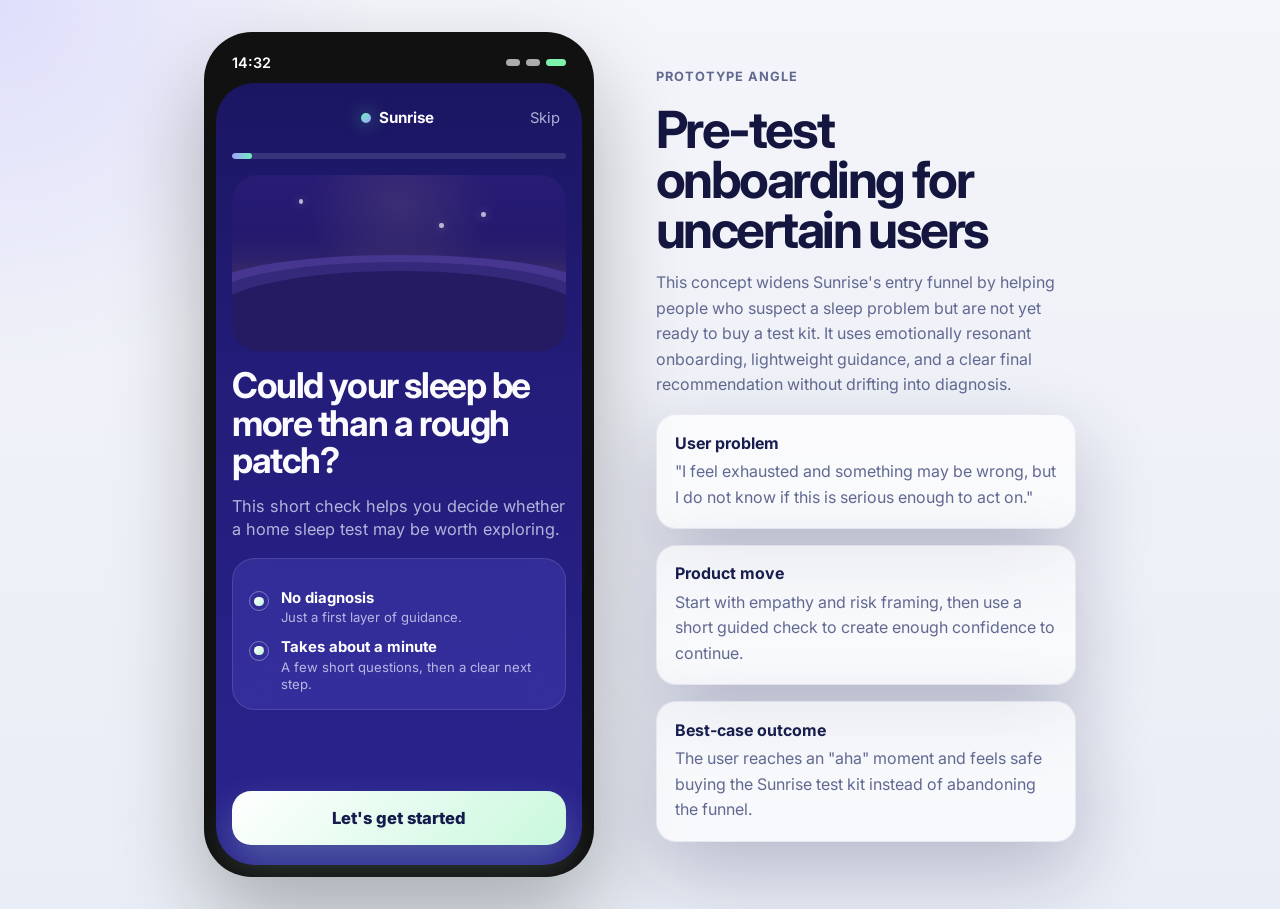
==== index.html @ 79a8d2f9 "Initial Sunrise prototype" ====
<!doctype html>
<html lang="en">
  <head>
    <meta charset="UTF-8" />
    <meta name="viewport" content="width=device-width, initial-scale=1.0" />
    <title>Sunrise Sleep Check</title>
    <link rel="stylesheet" href="./styles.css" />
  </head>
  <body>
    <main class="app-shell">
      <section class="phone-frame">
        <div class="phone-statusbar">
          <span>14:32</span>
          <div class="status-icons">
            <span></span>
            <span></span>
            <span class="battery"></span>
          </div>
        </div>

        <div class="phone-screen">
          <header class="screen-header">
            <button id="back-button" class="icon-button" type="button" aria-label="Go back">&lsaquo;</button>
            <div class="brand-lockup">
              <span class="brand-dot"></span>
              <span>Sunrise</span>
            </div>
            <button class="ghost-button" type="button">Skip</button>
          </header>

          <div class="progress-shell">
            <div class="progress-track">
              <div id="progress-fill" class="progress-fill"></div>
            </div>
            <div id="progress-label" class="progress-label"></div>
          </div>

          <section id="screen-content" class="screen-content"></section>

          <footer class="screen-footer">
            <button id="primary-button" class="primary-button" type="button"></button>
          </footer>
        </div>
      </section>

      <aside class="prototype-notes">
        <p class="notes-eyebrow">Prototype angle</p>
        <h1>Pre-test onboarding for uncertain users</h1>
        <p>
          This concept widens Sunrise's entry funnel by helping people who suspect a sleep problem but are not yet
          ready to buy a test kit. It uses emotionally resonant onboarding, lightweight guidance, and a clear final
          recommendation without drifting into diagnosis.
        </p>
        <div class="notes-grid">
          <article class="note-card">
            <strong>User problem</strong>
            <p>"I feel exhausted and something may be wrong, but I do not know if this is serious enough to act on."</p>
          </article>
          <article class="note-card">
            <strong>Product move</strong>
            <p>Start with empathy and risk framing, then use a short guided check to create enough confidence to continue.</p>
          </article>
          <article class="note-card">
            <strong>Best-case outcome</strong>
            <p>The user reaches an "aha" moment and feels safe buying the Sunrise test kit instead of abandoning the funnel.</p>
          </article>
        </div>
      </aside>
    </main>

    <script src="./app.js"></script>
  </body>
  </html>
---- styles.css ----
@import url('https://fonts.googleapis.com/css2?family=Inter:wght@400;500;600;700;800&display=swap');

:root {
  color-scheme: dark;
  --bg: #eef2f7;
  --phone-bg: linear-gradient(180deg, #1b1662 0%, #231c78 36%, #2b2490 100%);
  --phone-card: rgba(91, 86, 214, 0.26);
  --phone-card-strong: rgba(99, 95, 228, 0.42);
  --phone-stroke: rgba(255, 255, 255, 0.12);
  --text: #fbfbff;
  --muted: rgba(235, 237, 255, 0.72);
  --accent: #8a83ff;
  --accent-bright: #6df0bf;
  --accent-warm: #ffb85e;
  --accent-alert: #ff7a6c;
  --surface: #ffffff;
  --surface-text: #14163f;
  --surface-muted: #626991;
  --shadow: 0 30px 80px rgba(19, 22, 68, 0.24);
  --radius-xl: 2rem;
  --radius-lg: 1.4rem;
  --radius-md: 1rem;
  --radius-pill: 999px;
}

* {
  box-sizing: border-box;
}

body {
  margin: 0;
  min-width: 320px;
  background:
    radial-gradient(circle at top left, rgba(138, 131, 255, 0.2), transparent 24%),
    linear-gradient(180deg, #f4f5fa 0%, #e9edf5 100%);
  color: var(--surface-text);
  font-family: 'Inter', sans-serif;
}

button {
  font: inherit;
}

.app-shell {
  min-height: 100vh;
  padding: 2rem;
  display: grid;
  grid-template-columns: minmax(320px, 420px) minmax(280px, 420px);
  gap: 2rem;
  justify-content: center;
  align-items: center;
}

.phone-frame {
  width: min(100%, 390px);
  min-height: 844px;
  padding: 0.75rem;
  border-radius: 3rem;
  background: #111111;
  box-shadow: 0 40px 90px rgba(0, 0, 0, 0.28);
}

.phone-statusbar {
  display: flex;
  justify-content: space-between;
  align-items: center;
  padding: 0.6rem 1rem 0.75rem;
  color: white;
  font-size: 0.9rem;
  font-weight: 600;
}

.status-icons {
  display: flex;
  gap: 0.35rem;
  align-items: center;
}

.status-icons span {
  display: inline-block;
  width: 0.9rem;
  height: 0.45rem;
  border-radius: 999px;
  background: rgba(255, 255, 255, 0.65);
}

.status-icons .battery {
  width: 1.25rem;
  background: #7cf2ac;
}

.phone-screen {
  min-height: 782px;
  padding: 1rem 1rem 1.2rem;
  border-radius: 2.4rem;
  background: var(--phone-bg);
  color: var(--text);
  display: grid;
  grid-template-rows: auto auto 1fr auto;
  gap: 1rem;
}

.screen-header,
.brand-lockup {
  display: flex;
  align-items: center;
}

.screen-header {
  justify-content: space-between;
}

.icon-button,
.ghost-button {
  border: 0;
  background: transparent;
  color: var(--text);
}

.icon-button {
  width: 2.4rem;
  height: 2.4rem;
  border-radius: 50%;
  font-size: 2rem;
  line-height: 1;
}

.ghost-button {
  font-size: 0.92rem;
  color: var(--muted);
}

.brand-lockup {
  gap: 0.5rem;
  font-size: 0.95rem;
  font-weight: 700;
}

.brand-dot {
  width: 0.65rem;
  height: 0.65rem;
  border-radius: 50%;
  background: linear-gradient(135deg, var(--accent-bright), #9fa4ff);
  box-shadow: 0 0 18px rgba(109, 240, 191, 0.6);
}

.progress-shell {
  display: grid;
  gap: 0.45rem;
}

.progress-track {
  height: 0.4rem;
  border-radius: var(--radius-pill);
  background: rgba(255, 255, 255, 0.12);
  overflow: hidden;
}

.progress-fill {
  height: 100%;
  width: 0;
  border-radius: inherit;
  background: linear-gradient(90deg, #a6a1ff 0%, #6df0bf 100%);
  transition: width 220ms ease;
}

.progress-label,
.screen-eyebrow {
  color: var(--muted);
  font-size: 0.82rem;
}

.progress-label:empty {
  display: none;
}

.screen-content {
  display: grid;
}

.hero-panel,
.question-panel,
.result-panel {
  display: grid;
  align-content: start;
  gap: 1rem;
}

.hero-illustration {
  position: relative;
  min-height: 11rem;
  border-radius: 1.6rem;
  overflow: hidden;
  background:
    radial-gradient(circle at 50% 18%, rgba(255, 208, 131, var(--sky-glow, 0.12)), rgba(255, 208, 131, 0) 42%),
    linear-gradient(180deg, rgba(54, 38, 143, 0.2) 0%, rgba(27, 22, 98, 0) 100%),
    linear-gradient(180deg, #24196e 0%, #1b1662 100%);
}

.hero-glow-band {
  position: absolute;
  inset: auto -10% 2.7rem;
  height: 3.5rem;
  background: linear-gradient(180deg, rgba(255, 187, 105, 0), rgba(255, 187, 105, 0.28));
  filter: blur(18px);
  transform: translateY(calc(var(--horizon-lift, 0rem) * -1));
}

.hero-sun {
  position: absolute;
  left: 50%;
  top: var(--sun-y, 74%);
  width: var(--sun-size, 3.4rem);
  height: var(--sun-size, 3.4rem);
  border-radius: 50%;
  transform: translate(-50%, -50%);
  background: #ffb35f;
  box-shadow:
    0 0 0 0.2rem rgba(255, 179, 95, 0.08),
    0 0 42px rgba(255, 179, 95, var(--sun-glow, 0.45));
}

.hero-star {
  position: absolute;
  width: 0.28rem;
  height: 0.28rem;
  border-radius: 50%;
  background: rgba(255, 255, 255, 0.95);
  box-shadow: 0 0 10px rgba(255, 255, 255, 0.45);
  opacity: var(--star-opacity, 0.6);
}

.hero-star-one {
  top: 1.5rem;
  left: 20%;
}

.hero-star-two {
  top: 2.3rem;
  right: 24%;
}

.hero-star-three {
  top: 3rem;
  left: 62%;
}

.hero-ridge {
  position: absolute;
  left: -6%;
  right: -6%;
  border-radius: 50% 50% 0 0;
}

.hero-ridge-back {
  bottom: calc(2rem - var(--horizon-lift, 0rem));
  height: 4rem;
  background: #46368f;
}

.hero-ridge-mid {
  bottom: calc(1rem - var(--horizon-lift, 0rem));
  height: 4.6rem;
  background: #34297b;
}

.hero-ridge-front {
  bottom: calc(-0.4rem - var(--horizon-lift, 0rem));
  height: 5.4rem;
  background: #241b62;
}

.screen-content h2 {
  margin: 0;
  font-size: 2.22rem;
  line-height: 1.05;
  letter-spacing: -0.04em;
}

.screen-body,
.highlight-card p,
.story-stat span,
.choice-copy span,
.result-item p,
.result-cta-card p,
.screen-caption {
  margin: 0;
  color: var(--muted);
  line-height: 1.42;
}

.highlight-card,
.story-stat,
.choice-card,
.result-cta-card,
.result-visual {
  border: 1px solid var(--phone-stroke);
  background: var(--phone-card);
  backdrop-filter: blur(16px);
  border-radius: var(--radius-lg);
}

.highlight-card,
.story-stat,
.result-cta-card {
  padding: 0.95rem 1rem;
}

.highlight-card > strong,
.story-stat strong {
  display: block;
  font-size: 0.98rem;
  margin-bottom: 0.2rem;
}

.hero-panel .screen-body {
  font-size: 1.02rem;
}

.trust-list {
  display: grid;
  gap: 0.7rem;
  margin-top: 0.95rem;
}

.trust-list-item {
  display: grid;
  grid-template-columns: auto 1fr;
  gap: 0.75rem;
  align-items: start;
}

.trust-icon {
  width: 1.25rem;
  height: 1.25rem;
  border-radius: 50%;
  border: 1px solid rgba(255, 255, 255, 0.35);
  position: relative;
  margin-top: 0.15rem;
}

.trust-icon::after {
  content: '';
  position: absolute;
  inset: 0.28rem;
  border-radius: 50%;
  background: linear-gradient(135deg, #ffffff, #bdf5d9);
}

.trust-list-item strong {
  display: block;
  margin-bottom: 0.15rem;
  color: white;
  font-size: 0.93rem;
}

.trust-list-item p {
  color: var(--muted);
  font-size: 0.82rem;
  line-height: 1.35;
  margin: 0;
}

.story-stat strong {
  font-size: 2.4rem;
  color: white;
}

.story-bar {
  height: 0.7rem;
  border-radius: var(--radius-pill);
  background:
    linear-gradient(90deg, var(--accent-alert) 0%, var(--accent-warm) 33%, #8a83ff 66%, var(--accent-bright) 100%);
  opacity: 0.9;
}

.choices-stack,
.result-list {
  display: grid;
  gap: 0.8rem;
}

.answer-mode {
  display: inline-flex;
  align-items: center;
  width: fit-content;
  padding: 0.38rem 0.72rem;
  border-radius: var(--radius-pill);
  border: 1px solid rgba(255, 255, 255, 0.12);
  background: rgba(255, 255, 255, 0.06);
  color: rgba(255, 255, 255, 0.8);
  font-size: 0.76rem;
  font-weight: 700;
  letter-spacing: 0.02em;
  text-transform: uppercase;
}

.choice-card {
  width: 100%;
  padding: 1rem 1rem 1.05rem;
  color: inherit;
  display: flex;
  justify-content: space-between;
  gap: 1rem;
  text-align: left;
  cursor: pointer;
  transition:
    transform 180ms ease,
    border-color 180ms ease,
    background 180ms ease,
    box-shadow 180ms ease;
}

.choice-card:hover {
  transform: translateY(-1px);
  border-color: rgba(255, 255, 255, 0.24);
}

.choice-card.is-selected {
  background: var(--phone-card-strong);
  border-color: rgba(109, 240, 191, 0.42);
  box-shadow: 0 0 0 1px rgba(109, 240, 191, 0.18);
}

.choice-copy {
  display: grid;
  gap: 0.28rem;
}

.choice-kicker {
  color: rgba(255, 255, 255, 0.55);
  font-size: 0.72rem;
  font-weight: 700;
  letter-spacing: 0.06em;
  text-transform: uppercase;
}

.choice-copy strong {
  font-size: 1rem;
}

.choice-indicator {
  width: 1.6rem;
  height: 1.6rem;
  border-radius: 50%;
  display: grid;
  place-items: center;
  flex: 0 0 auto;
  border: 1px solid rgba(255, 255, 255, 0.24);
  color: var(--accent-bright);
}

.result-panel.positive .result-cta-card {
  background: linear-gradient(135deg, rgba(109, 240, 191, 0.22), rgba(138, 131, 255, 0.22));
}

.result-panel.caution .result-cta-card {
  background: linear-gradient(135deg, rgba(255, 184, 94, 0.2), rgba(138, 131, 255, 0.22));
}

.result-panel.neutral .result-cta-card {
  background: linear-gradient(135deg, rgba(255, 255, 255, 0.08), rgba(138, 131, 255, 0.18));
}

.result-visual {
  padding: 1rem;
  display: grid;
  place-items: center;
}

.result-device {
  width: 100%;
  min-height: 7rem;
  border-radius: 1.4rem;
  background: linear-gradient(180deg, rgba(240, 242, 255, 0.95), rgba(214, 219, 255, 0.88));
  color: #1a1f56;
  display: grid;
  place-items: center;
  gap: 0.6rem;
  padding: 1.25rem;
  font-weight: 700;
}

.device-chip {
  width: 4rem;
  height: 1.4rem;
  border-radius: 999px;
  background: linear-gradient(90deg, #7780ff 0%, #4ddbb0 100%);
}

.result-item {
  display: grid;
  grid-template-columns: auto 1fr;
  gap: 0.75rem;
  align-items: start;
}

.result-item span {
  color: var(--accent-bright);
}

.result-cta-card strong {
  display: block;
  font-size: 1.1rem;
  margin-bottom: 0.35rem;
}

.screen-footer {
  padding-top: 0.1rem;
}

.primary-button {
  width: 100%;
  border: 0;
  border-radius: 1.2rem;
  padding: 1.08rem 1.1rem;
  background: linear-gradient(135deg, #ffffff 0%, #c9f8dd 100%);
  color: #161b4d;
  font-size: 1.04rem;
  font-weight: 800;
  box-shadow: 0 18px 36px rgba(181, 245, 211, 0.26);
}

.primary-button:disabled {
  opacity: 0.5;
  box-shadow: none;
}

.prototype-notes {
  display: grid;
  gap: 1rem;
  align-content: center;
}

.prototype-notes h1 {
  margin: 0;
  font-size: clamp(2.1rem, 4vw, 3.2rem);
  line-height: 0.98;
  letter-spacing: -0.05em;
  max-width: 12ch;
}

.prototype-notes p {
  margin: 0;
  color: var(--surface-muted);
  line-height: 1.6;
}

.notes-eyebrow {
  font-size: 0.8rem;
  font-weight: 700;
  text-transform: uppercase;
  letter-spacing: 0.08em;
  color: #6068a0;
}

.notes-grid {
  display: grid;
  gap: 1rem;
}

.note-card {
  padding: 1.1rem;
  border-radius: 1.25rem;
  background: rgba(255, 255, 255, 0.66);
  border: 1px solid rgba(125, 132, 184, 0.14);
  box-shadow: var(--shadow);
}

.note-card strong {
  display: block;
  margin-bottom: 0.4rem;
  color: #171d4d;
}

@media (max-width: 980px) {
  .app-shell {
    grid-template-columns: 1fr;
    justify-items: center;
    padding: 1rem;
  }

  .prototype-notes {
    width: min(100%, 480px);
  }
}

@media (max-width: 420px) {
  .screen-content h2 {
    font-size: 2.05rem;
  }
}
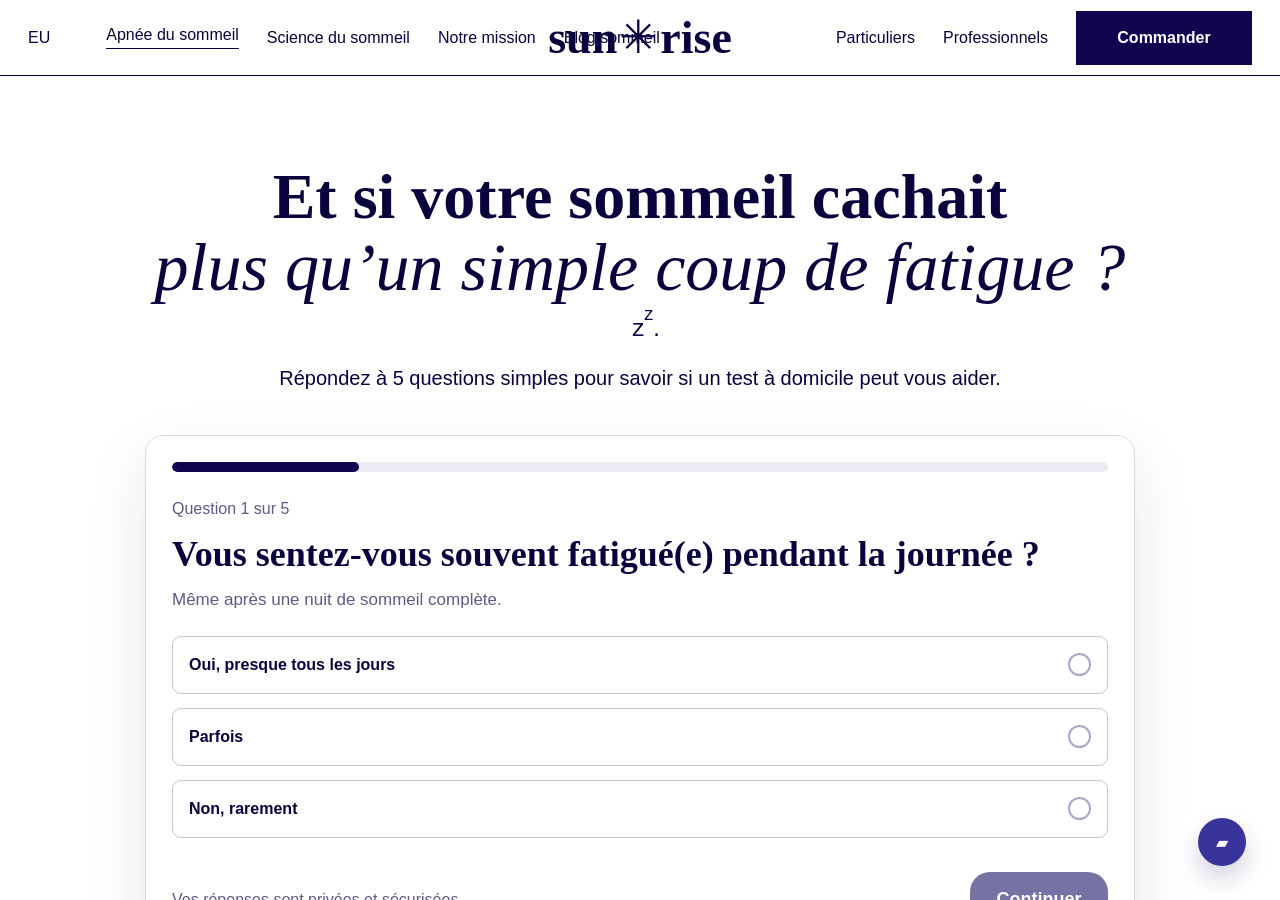
==== commit aef542f1: "Segment Sunrise website and app prototype" ====
--- a/index.html
+++ b/index.html
@@ -1,73 +1,12 @@
 <!doctype html>
-<html lang="en">
+<html lang="fr">
   <head>
     <meta charset="UTF-8" />
     <meta name="viewport" content="width=device-width, initial-scale=1.0" />
-    <title>Sunrise Sleep Check</title>
-    <link rel="stylesheet" href="./styles.css" />
+    <title>Sunrise | Apnée du sommeil</title>
+    <meta http-equiv="refresh" content="0; url=./website/apnee-du-sommeil.html" />
   </head>
   <body>
-    <main class="app-shell">
-      <section class="phone-frame">
-        <div class="phone-statusbar">
-          <span>14:32</span>
-          <div class="status-icons">
-            <span></span>
-            <span></span>
-            <span class="battery"></span>
-          </div>
-        </div>
-
-        <div class="phone-screen">
-          <header class="screen-header">
-            <button id="back-button" class="icon-button" type="button" aria-label="Go back">&lsaquo;</button>
-            <div class="brand-lockup">
-              <span class="brand-dot"></span>
-              <span>Sunrise</span>
-            </div>
-            <button class="ghost-button" type="button">Skip</button>
-          </header>
-
-          <div class="progress-shell">
-            <div class="progress-track">
-              <div id="progress-fill" class="progress-fill"></div>
-            </div>
-            <div id="progress-label" class="progress-label"></div>
-          </div>
-
-          <section id="screen-content" class="screen-content"></section>
-
-          <footer class="screen-footer">
-            <button id="primary-button" class="primary-button" type="button"></button>
-          </footer>
-        </div>
-      </section>
-
-      <aside class="prototype-notes">
-        <p class="notes-eyebrow">Prototype angle</p>
-        <h1>Pre-test onboarding for uncertain users</h1>
-        <p>
-          This concept widens Sunrise's entry funnel by helping people who suspect a sleep problem but are not yet
-          ready to buy a test kit. It uses emotionally resonant onboarding, lightweight guidance, and a clear final
-          recommendation without drifting into diagnosis.
-        </p>
-        <div class="notes-grid">
-          <article class="note-card">
-            <strong>User problem</strong>
-            <p>"I feel exhausted and something may be wrong, but I do not know if this is serious enough to act on."</p>
-          </article>
-          <article class="note-card">
-            <strong>Product move</strong>
-            <p>Start with empathy and risk framing, then use a short guided check to create enough confidence to continue.</p>
-          </article>
-          <article class="note-card">
-            <strong>Best-case outcome</strong>
-            <p>The user reaches an "aha" moment and feels safe buying the Sunrise test kit instead of abandoning the funnel.</p>
-          </article>
-        </div>
-      </aside>
-    </main>
-
-    <script src="./app.js"></script>
+    <a href="./website/apnee-du-sommeil.html">Ouvrir la page Apnée du sommeil</a>
   </body>
-  </html>
+</html>
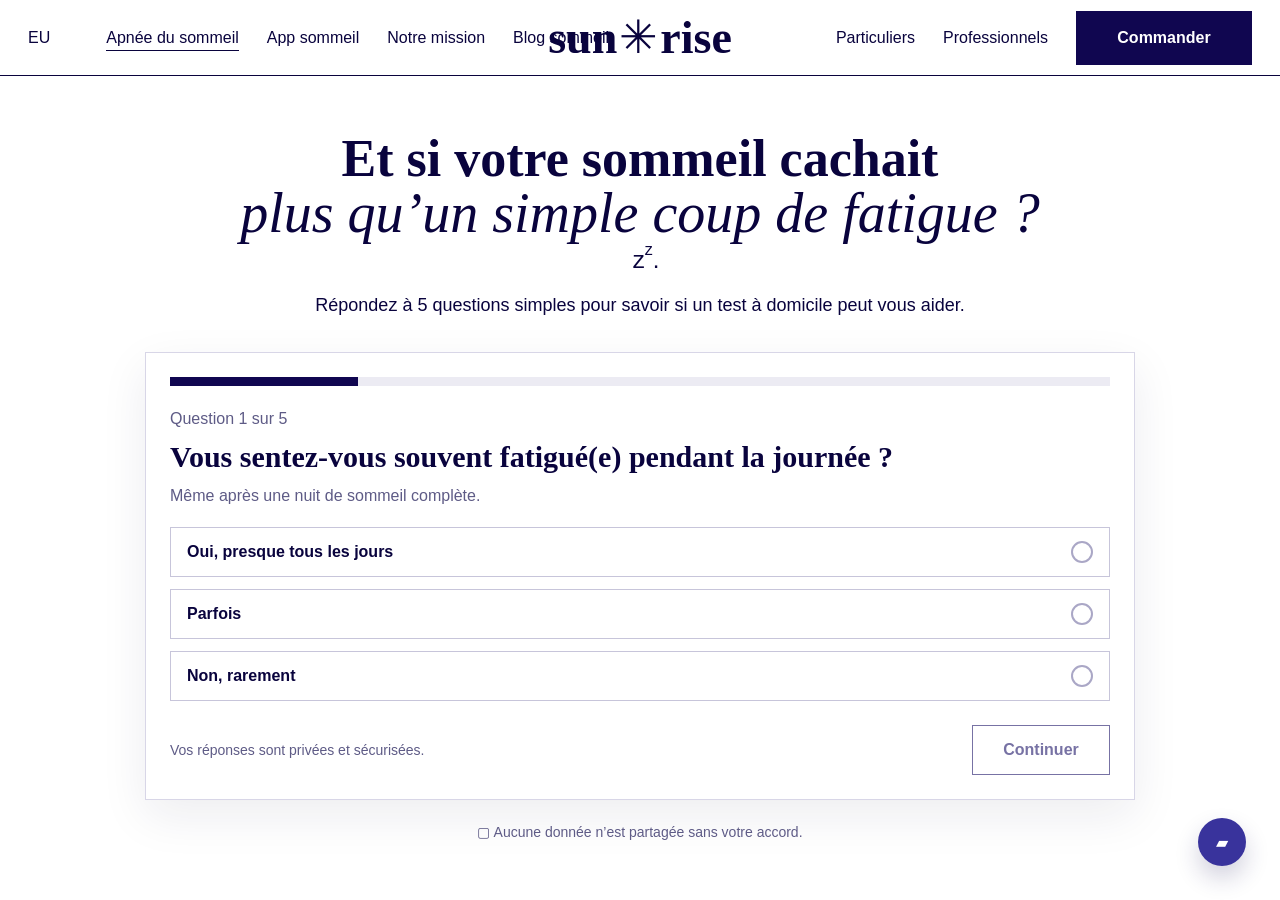
==== commit ce413ea7: "Add Sunrise favicon" ====
--- a/index.html
+++ b/index.html
@@ -4,6 +4,7 @@
     <meta charset="UTF-8" />
     <meta name="viewport" content="width=device-width, initial-scale=1.0" />
     <title>Sunrise | Apnée du sommeil</title>
+    <link rel="icon" href="./assets/favicon.ico" sizes="any" />
     <meta http-equiv="refresh" content="0; url=./website/apnee-du-sommeil.html" />
   </head>
   <body>
